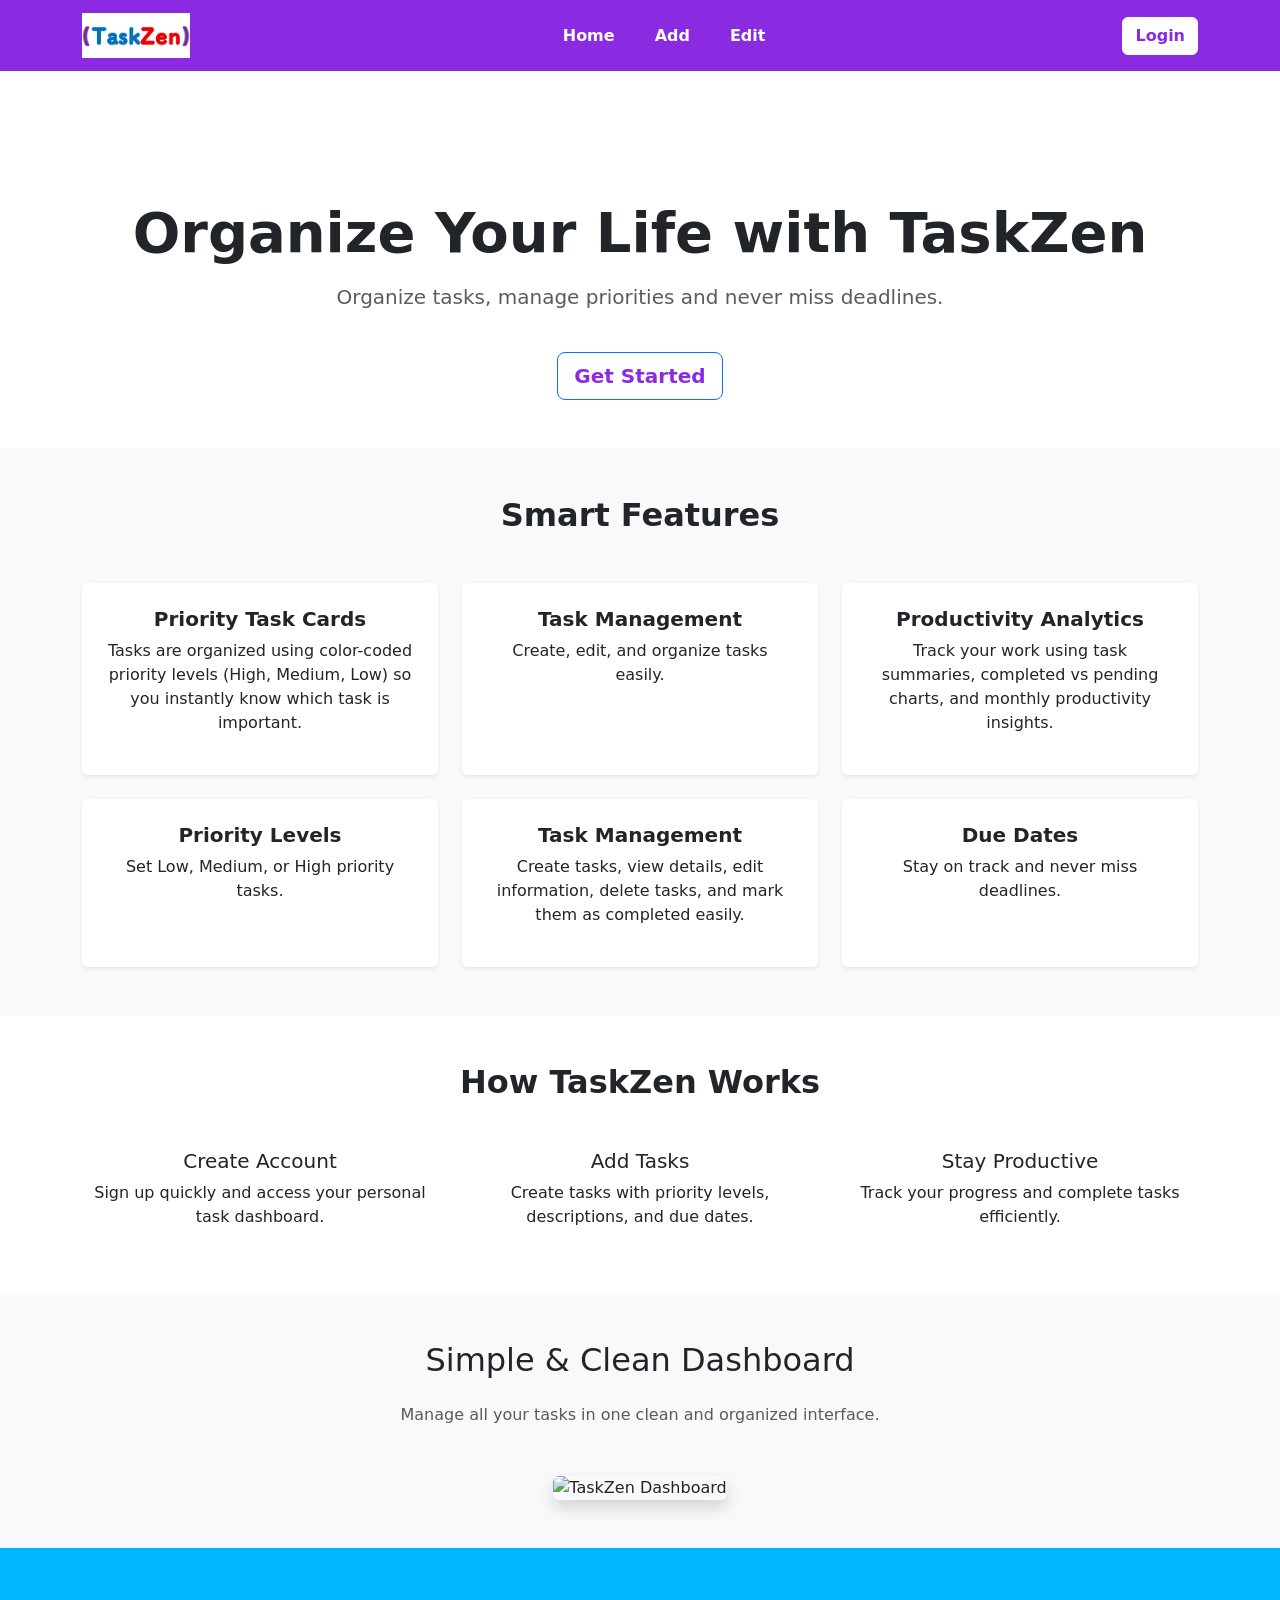
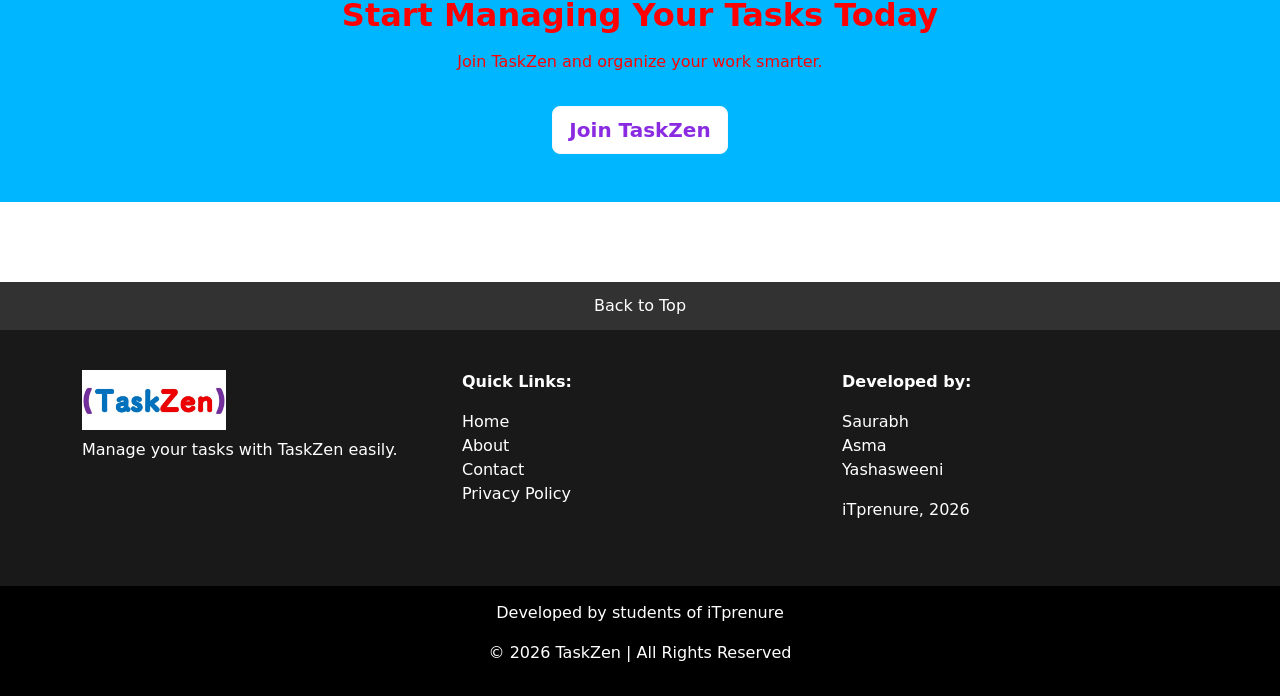
==== frontend/html/index.html @ 15396f73 "Initial project structure.Adding structure and style of home page, login page and register page" ====
<!doctype html>
<html lang="en">

<head>
    <meta charset="utf-8">
    <meta name="viewport" content="width=device-width, initial-scale=1">
    <title>TaskZen | Home</title>
    <link rel="icon" type="image/png" href="../images/taskzenICON.jpg">
    <link href="https://cdn.jsdelivr.net/npm/bootstrap@5.3.8/dist/css/bootstrap.min.css" rel="stylesheet"
        integrity="sha384-sRIl4kxILFvY47J16cr9ZwB07vP4J8+LH7qKQnuqkuIAvNWLzeN8tE5YBujZqJLB" crossorigin="anonymous">
    <link rel="stylesheet" href="../css/home.css">
</head>

<body>
    <div id="top">
        <!-- ================= NAVBAR ================= -->

        <header class="sticky-top">
            <nav class="navbar navbar-expand-lg navbar-dark" style="background-color: blueviolet;">
                <div class="container">
                    <!-- Logo -->
                    <a class="navbar-brand" href="#">
                        <img src="../images/taskzenLOGO.jpg" height="45">
                    </a>

                    <!-- Menu Button -->
                    <button class="navbar-toggler" type="button" data-bs-toggle="offcanvas"
                        data-bs-target="#mobileMenu">
                        <span class="navbar-toggler-icon"></span>
                    </button>

                    <!-- Desktop Menu -->
                    <ul class="navbar-nav mx-auto gap-4 d-none d-lg-flex">
                        <li class="nav-item">
                            <a class="nav-link" href="../html/index.html">Home</a>
                        </li>

                        <li class="nav-item">
                            <a class="nav-link" href="#">Add</a>
                        </li>

                        <li class="nav-item">
                            <a class="nav-link" href="#">Edit</a>
                        </li>
                    </ul>

                    <a href="../html/login.html" class="btn btn-light fw-bold d-none d-lg-block loginbtn">Login</a>
                </div>
            </nav>
        </header>


        <!-- ================= OFFCANVAS MOBILE MENU ================= -->

        <div class="offcanvas offcanvas-start" id="mobileMenu">

            <div class="offcanvas-header">
                <a class="navbar-brand" href="#">
                    <img src="../images/taskzenLOGO.jpg" height="45">
                </a>
                <button type="button" class="btn-close" data-bs-dismiss="offcanvas"></button>
            </div>

            <div class="offcanvas-body">
                <ul class="navbar-nav">
                    <li class="nav-item mb-3">
                        <a class="nav-link" href="../html/index.html">Home</a>
                    </li>

                    <li class="nav-item mb-3">
                        <a class="nav-link" href="#">Add</a>
                    </li>

                    <li class="nav-item mb-3">
                        <a class="nav-link" href="#">Edit</a>
                    </li>

                    <li class="nav-item mt-3">
                        <a href="../html/login.html" class="btn btn-light w-100 fw-bold">Login</a>
                    </li>
                </ul>
            </div>
        </div>


        <main class="maincontent">

            <!-- HERO SECTION -->
            <section class="hero-section py-5 text-center">
                <div class="container">

                    <h1 class="display-4 fw-bold">Organize Your Life with TaskZen</h1>

                    <p class="lead text-muted mt-3">
                        Organize tasks, manage priorities and never miss deadlines.
                    </p>

                    <a href="../html/register.html" class="btn btn-primary btn-lg mt-4">
                        Get Started
                    </a>

                </div>
            </section>


            <!-- SMART FEATURES -->
            <section class="smart-features py-5 bg-light">

                <div class="container">

                    <h2 class="text-center mb-5 fw-bold">Smart Features</h2>

                    <div class="row g-4">

                        <div class="col-md-4">
                            <div class="card text-center p-4 shadow-sm h-100 border-0">
                                <h5 class="fw-bold">Priority Task Cards</h5>
                                <p>
                                    Tasks are organized using color-coded priority levels
                                    (High, Medium, Low) so you instantly know which task is important.
                                </p>
                            </div>
                        </div>

                        <div class="col-md-4">
                            <div class="card text-center p-4 shadow-sm h-100 border-0">
                                <h5 class="fw-bold">Task Management</h5>
                                <p>
                                    Create, edit, and organize tasks easily.
                                </p>
                            </div>
                        </div>

                        <div class="col-md-4">
                            <div class="card text-center p-4 shadow-sm h-100 border-0">
                                <h5 class="fw-bold">Productivity Analytics</h5>
                                <p>
                                    Track your work using task summaries, completed vs pending charts,
                                    and monthly productivity insights.
                                </p>
                            </div>
                        </div>

                        <div class="col-md-4">
                            <div class="card text-center p-4 shadow-sm h-100 border-0">
                                <h5 class="fw-bold">Priority Levels</h5>
                                <p>
                                    Set Low, Medium, or High priority tasks.
                                </p>
                            </div>
                        </div>

                        <div class="col-md-4">
                            <div class="card text-center p-4 shadow-sm h-100 border-0">
                                <h5 class="fw-bold">Task Management</h5>
                                <p>
                                    Create tasks, view details, edit information, delete tasks,
                                    and mark them as completed easily.
                                </p>
                            </div>
                        </div>

                        <div class="col-md-4">
                            <div class="card text-center p-4 shadow-sm h-100 border-0">
                                <h5 class="fw-bold">Due Dates</h5>
                                <p>
                                    Stay on track and never miss deadlines.
                                </p>
                            </div>
                        </div>

                    </div>

                </div>

            </section>


            <!-- HOW IT WORKS -->
            <section class="how-it-works py-5">

                <div class="container text-center">

                    <h2 class="mb-5 fw-bold">How TaskZen Works</h2>

                    <div class="row g-4">

                        <div class="col-md-4">
                            <h5>Create Account</h5>
                            <p>Sign up quickly and access your personal task dashboard.</p>
                        </div>

                        <div class="col-md-4">
                            <h5>Add Tasks</h5>
                            <p>Create tasks with priority levels, descriptions, and due dates.</p>
                        </div>

                        <div class="col-md-4">
                            <h5>Stay Productive</h5>
                            <p>Track your progress and complete tasks efficiently.</p>
                        </div>

                    </div>

                </div>

            </section>


            <!-- APP PREVIEW -->
            <section class="app-preview py-5 bg-light">
                <div class="container text-center">

                    <h2 class="mb-4">Simple & Clean Dashboard</h2>

                    <p class="text-muted mb-5">
                        Manage all your tasks in one clean and organized interface.
                    </p>

                    <img src="#" class="img-fluid shadow rounded" alt="TaskZen Dashboard">

                </div>
            </section>


            <!-- CALL TO ACTION -->
            <section class="call-to-action py-5 text-center text-white">

                <div class="container">

                    <h2 class="fw-bold">Start Managing Your Tasks Today</h2>

                    <p class="mt-3">
                        Join TaskZen and organize your work smarter.
                    </p>

                    <a href="../html/register.html" class="btn btn-light btn-lg mt-3">
                        Join TaskZen
                    </a>

                </div>

            </section>

        </main>


        <!-- ================= FOOTER ================= -->
        <footer>
            <div id="foot_top">
                <a href="#top">Back to Top</a>
            </div>

            <div id="foot_mid">
                <div class="container">
                    <div class="row text-center text-md-start">
                        <div class="col-md-4 mb-4">
                            <img src="../images/taskzenLOGO.jpg" height="60">
                            <p class="mt-2">Manage your tasks with TaskZen easily.</p>
                        </div>

                        <div class="col-md-4 mb-4">
                            <p><strong>Quick Links:</strong></p>

                            <ul class="list-unstyled">
                                <li><a href="#">Home</a></li>
                                <li><a href="#">About</a></li>
                                <li><a href="#">Contact</a></li>
                                <li><a href="#">Privacy Policy</a></li>
                            </ul>
                        </div>

                        <div class="col-md-4">
                            <p><strong>Developed by:</strong></p>

                            <ul class="list-unstyled">
                                <li><a href="#">Saurabh</a></li>
                                <li><a href="#">Asma</a></li>
                                <li><a href="#">Yashasweeni</a></li>
                            </ul>

                            <p>iTprenure, 2026</p>
                        </div>
                    </div>
                </div>
            </div>

            <div id="foot_bottom">
                <p>Developed by students of iTprenure</p>
                <p>© 2026 TaskZen | All Rights Reserved</p>
            </div>
        </footer>
    </div>
    <script src="https://cdn.jsdelivr.net/npm/bootstrap@5.3.8/dist/js/bootstrap.bundle.min.js"
        integrity="sha384-FKyoEForCGlyvwx9Hj09JcYn3nv7wiPVlz7YYwJrWVcXK/BmnVDxM+D2scQbITxI"
        crossorigin="anonymous"></script>
</body>

</html>
---- frontend/css/home.css ----
html {
    scroll-behavior: smooth;
}

/* header */
.navbar {
    background-color: blueviolet !important;
}

.navbar-nav a {
    color: white;
    font-weight: bold;
    transition: 0.5s;
}

.navbar-nav a:hover {
    color: red;
}

.loginbtn {
    background-color: white;
    color: blueviolet;
    font-weight: bold;
    transition: 0.5s;
}

.loginbtn:hover {
    background-color: rgb(0, 183, 255);
    color: white;
}

/* Offcanvas same color as header */

.offcanvas {
    background-color: blueviolet;
    color: white;
}

/* Links inside offcanvas */

.offcanvas .nav-link {
    color: white;
    font-weight: bold;
    transition: 0.5s;
}

.offcanvas .nav-link:hover {
    color: red;
}

/* Login button styling */

.offcanvas .btn {
    background-color: white;
    color: blueviolet;
    font-weight: bold;
    transition: 0.5s;
}

.offcanvas .btn:hover {
    background-color: rgb(0, 183, 255);
    color: white;
}

/* FOOTER */

#foot_top {
    background: rgb(50, 50, 50);
    text-align: center;
    padding: 12px;
}

#foot_top a {
    color: white;
    text-decoration: none;
    transition: 0.5s;
}

#foot_top a:hover {
    color: blueviolet;
}

#foot_mid {
    background: rgb(25, 25, 25);
    color: white;
    padding: 40px 0;
}

#foot_mid a {
    color: white;
    text-decoration: none;
    transition: 0.5s;
}

#foot_mid a:hover {
    color: blueviolet;
}

#foot_bottom {
    background: black;
    text-align: center;
    color: white;
    padding: 15px;
}

.maincontent {
    padding: 80px 0;
}

.hero-section a {
    background-color: white;
    color: blueviolet;
    font-weight: bold;
    transition: 0.5s;
}

.hero-section a:hover {
    background-color: blueviolet;
    color: white;
    font-weight: bold;
}

.call-to-action {
    background-color: rgb(0, 183, 255);
    color: red !important;
}

.call-to-action a {
    background-color: white;
    color: blueviolet;
    font-weight: bold;
    transition: 0.5s;
}

.call-to-action a:hover {
    background-color: blueviolet;
    color: white;
    font-weight: bold;
}
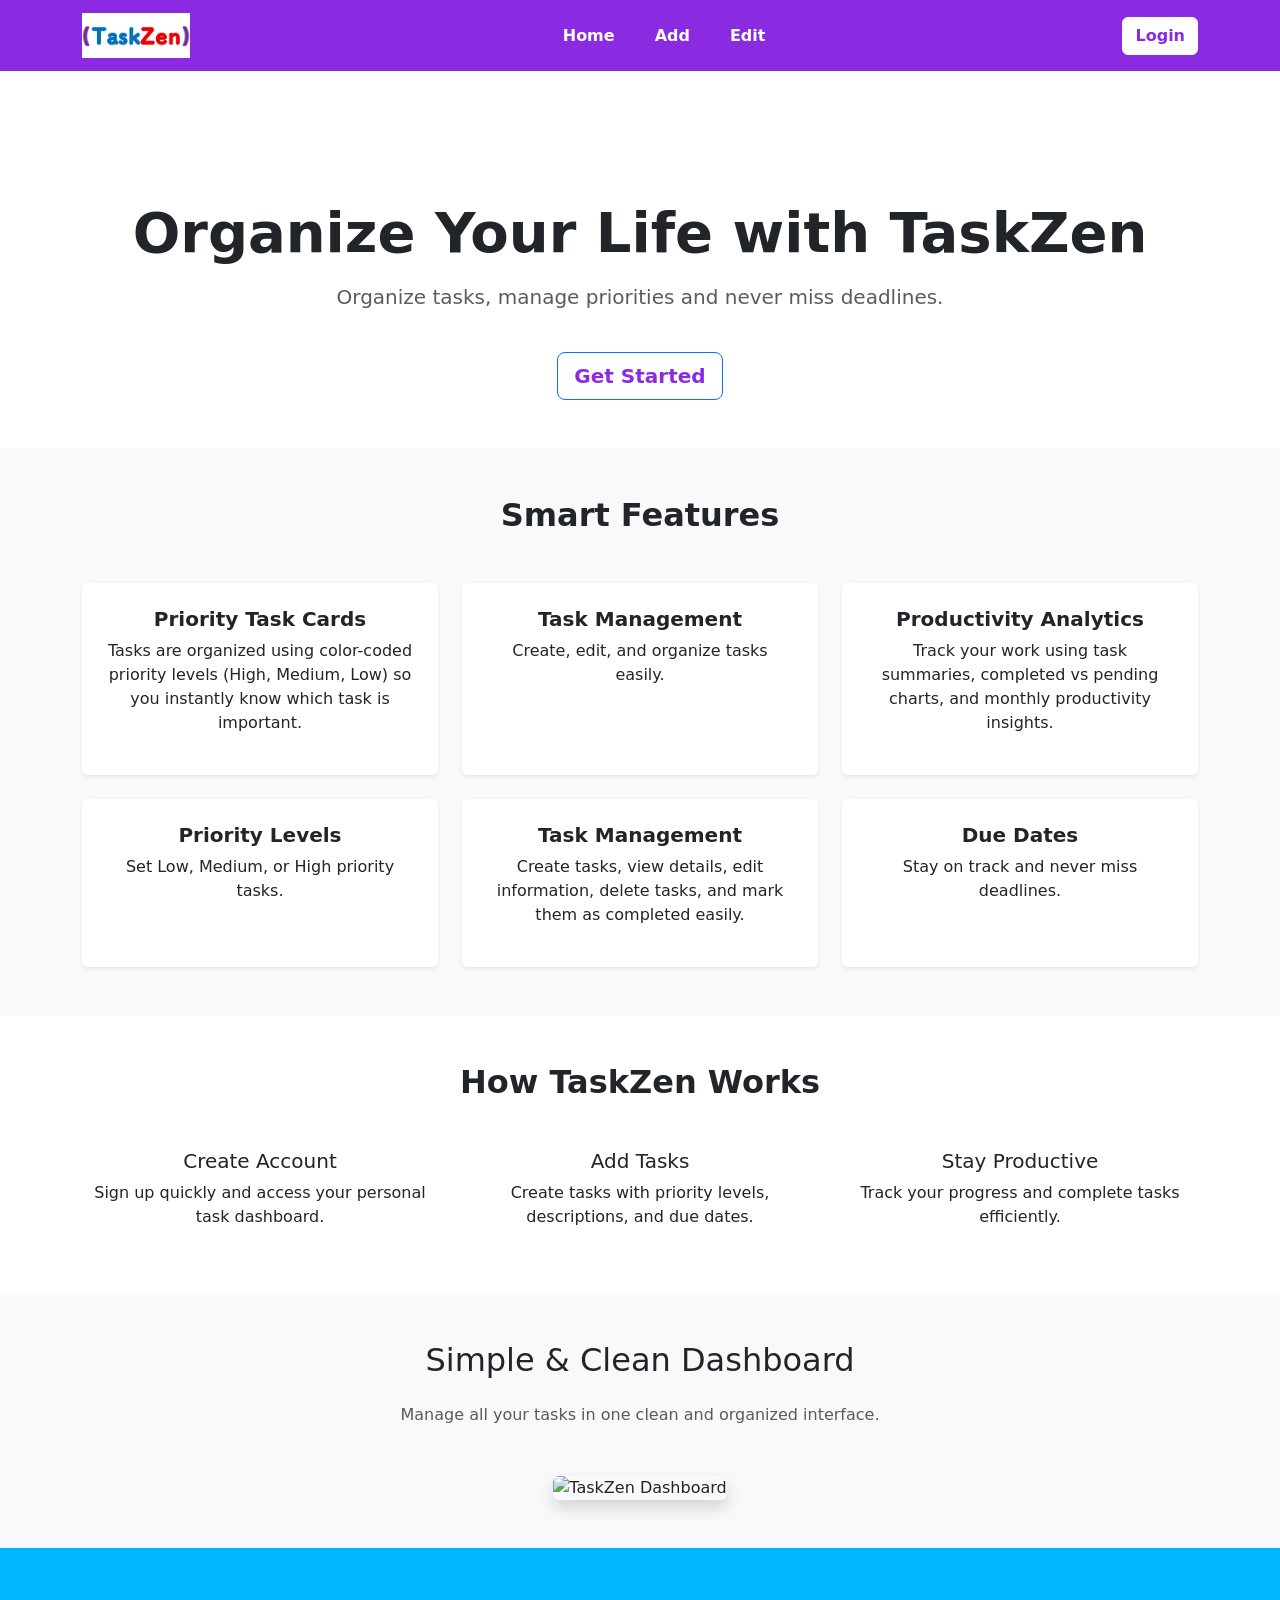
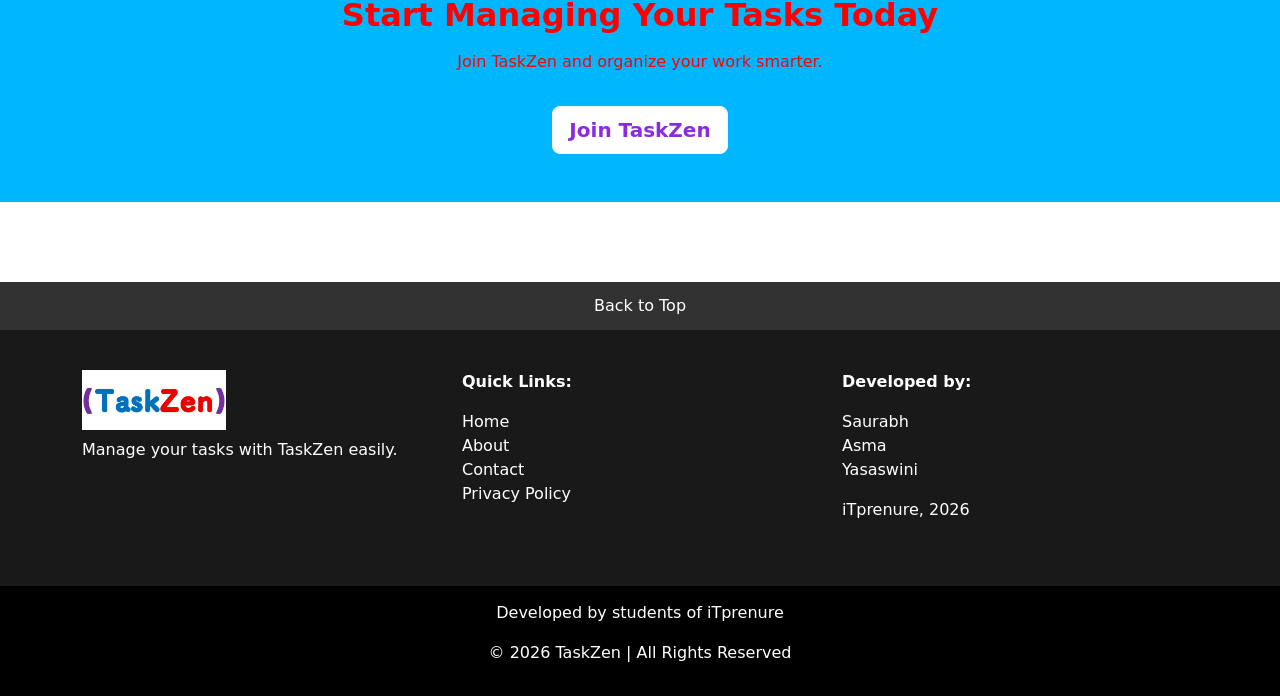
==== commit 7fddaa5b: "Correct name from 'Yashasweeni' to 'Yasaswini'" ====
--- a/frontend/html/index.html
+++ b/frontend/html/index.html
@@ -276,7 +276,7 @@
                             <ul class="list-unstyled">
                                 <li><a href="#">Saurabh</a></li>
                                 <li><a href="#">Asma</a></li>
-                                <li><a href="#">Yashasweeni</a></li>
+                                <li><a href="#">Yasaswini</a></li>
                             </ul>
 
                             <p>iTprenure, 2026</p>
@@ -296,4 +296,4 @@
         crossorigin="anonymous"></script>
 </body>
 
-</html>+</html>
--- a/frontend/css/home.css
+++ b/frontend/css/home.css
@@ -3,62 +3,59 @@
 }
 
 /* header */
-.navbar {
+.navbar{
     background-color: blueviolet !important;
 }
 
-.navbar-nav a {
+.navbar-nav a{
+    color: white;
+    font-weight: bold;
+    transition: 0.5s;
+}
+.navbar-nav a:hover{
+    color: red;
+}
+
+.loginbtn{
+    background-color: white;
+    color: blueviolet;
+    font-weight: bold;
+    transition: 0.5s;
+}
+.loginbtn:hover{
+    background-color: rgb(0, 183, 255);
+    color: white;
+}
+/* Offcanvas same color as header */
+
+.offcanvas{
+    background-color: blueviolet;
+    color: white;
+}
+
+/* Links inside offcanvas */
+
+.offcanvas .nav-link{
     color: white;
     font-weight: bold;
     transition: 0.5s;
 }
 
-.navbar-nav a:hover {
+.offcanvas .nav-link:hover{
     color: red;
 }
 
-.loginbtn {
+/* Login button styling */
+
+.offcanvas .btn{
     background-color: white;
     color: blueviolet;
     font-weight: bold;
     transition: 0.5s;
 }
 
-.loginbtn:hover {
-    background-color: rgb(0, 183, 255);
-    color: white;
-}
-
-/* Offcanvas same color as header */
-
-.offcanvas {
-    background-color: blueviolet;
-    color: white;
-}
-
-/* Links inside offcanvas */
-
-.offcanvas .nav-link {
-    color: white;
-    font-weight: bold;
-    transition: 0.5s;
-}
-
-.offcanvas .nav-link:hover {
-    color: red;
-}
-
-/* Login button styling */
-
-.offcanvas .btn {
-    background-color: white;
-    color: blueviolet;
-    font-weight: bold;
-    transition: 0.5s;
-}
-
-.offcanvas .btn:hover {
-    background-color: rgb(0, 183, 255);
+.offcanvas .btn:hover{
+    background-color: rgb(0,183,255);
     color: white;
 }
 
@@ -76,7 +73,7 @@
     transition: 0.5s;
 }
 
-#foot_top a:hover {
+#foot_top a:hover{
     color: blueviolet;
 }
 
@@ -107,32 +104,32 @@
     padding: 80px 0;
 }
 
-.hero-section a {
+.hero-section a{
     background-color: white;
     color: blueviolet;
     font-weight: bold;
     transition: 0.5s;
 }
 
-.hero-section a:hover {
+.hero-section a:hover{
     background-color: blueviolet;
     color: white;
     font-weight: bold;
 }
 
-.call-to-action {
+.call-to-action{
     background-color: rgb(0, 183, 255);
     color: red !important;
 }
 
-.call-to-action a {
+.call-to-action a{
     background-color: white;
     color: blueviolet;
     font-weight: bold;
     transition: 0.5s;
 }
 
-.call-to-action a:hover {
+.call-to-action a:hover{
     background-color: blueviolet;
     color: white;
     font-weight: bold;
